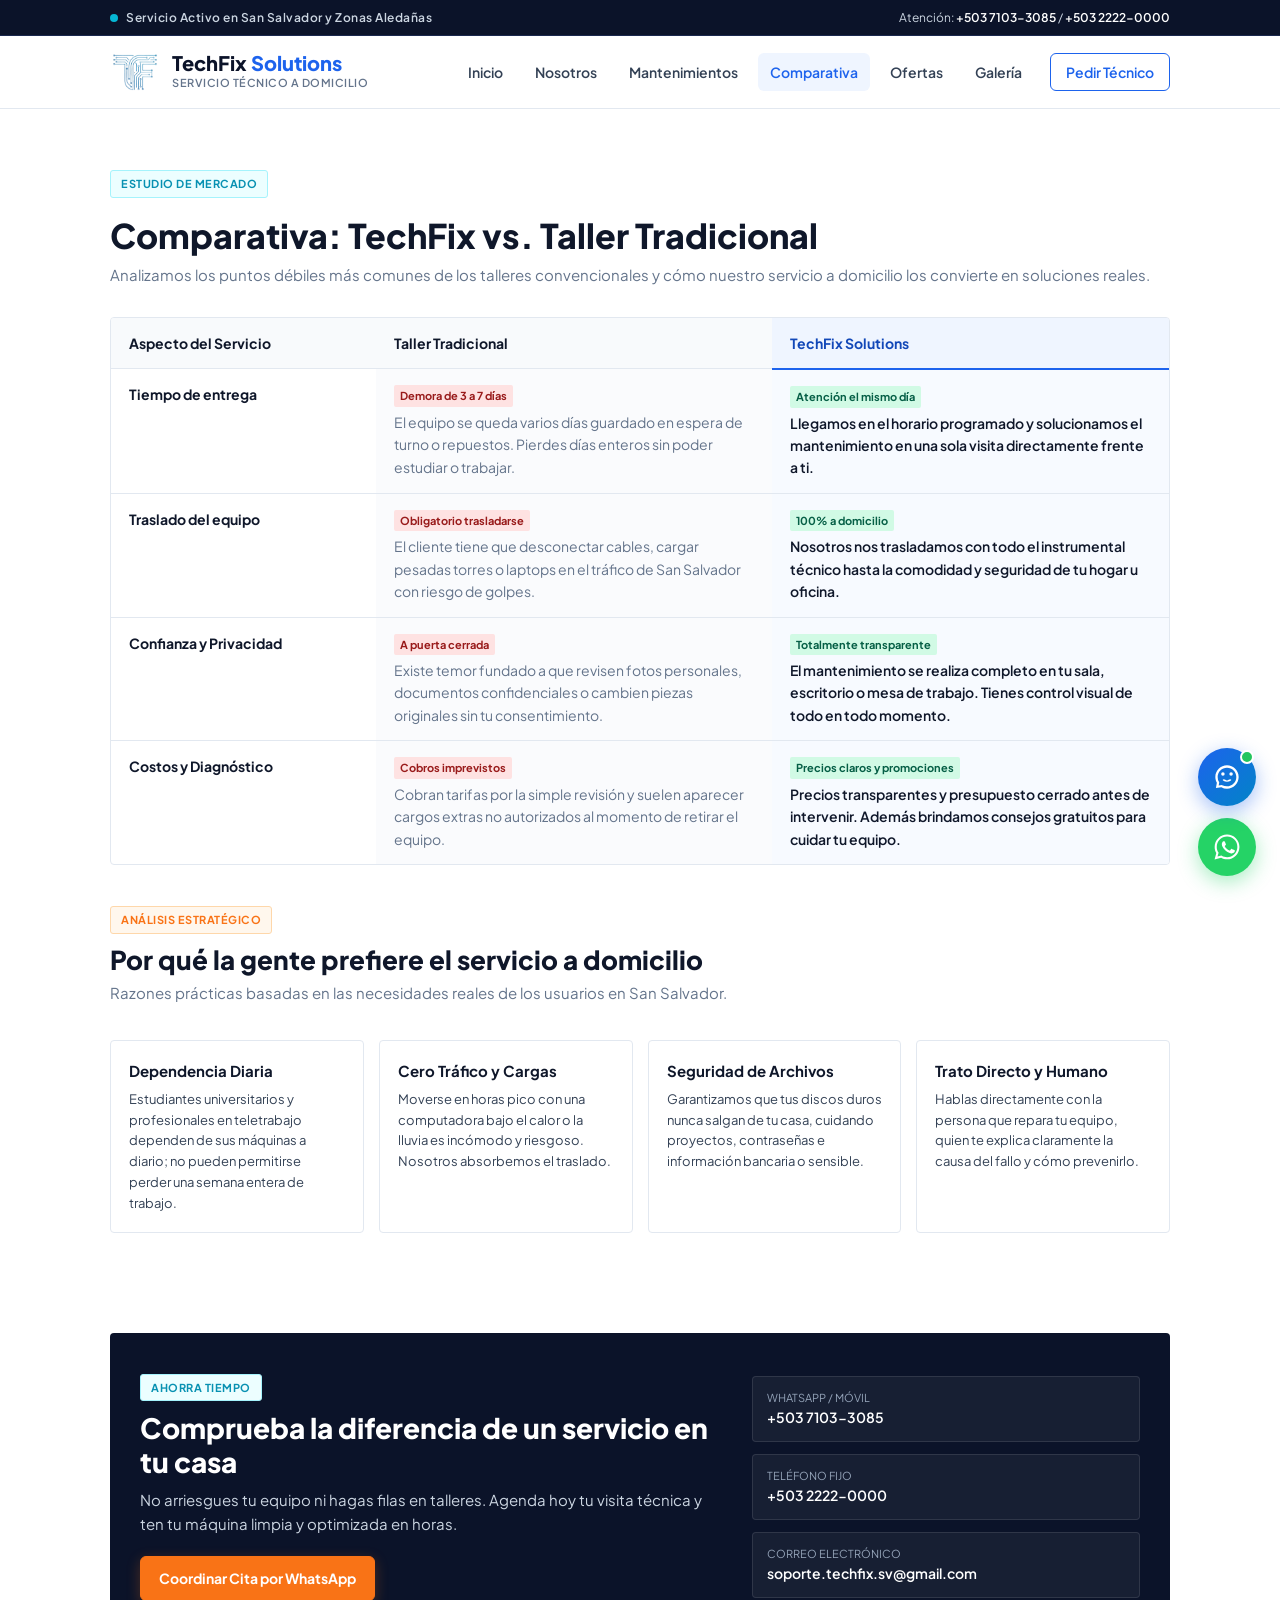
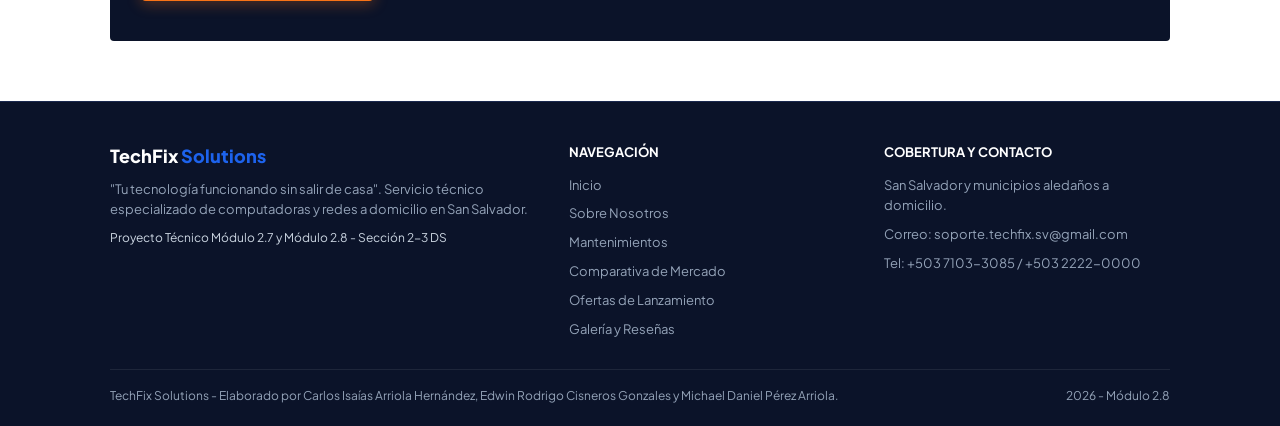
==== comparativa/index.html @ 574f469e "Actualización Se implementó la galería y sección de reseñas funcional" ====
﻿<!DOCTYPE html>
<html lang="es">
<head>
    <meta charset="UTF-8">
    <meta name="viewport" content="width=device-width, initial-scale=1.0">
    <title>Comparativa - TechFix Solutions</title>
    <link rel="stylesheet" href="../styles.css">
</head>
<body>

    <div class="barra-superior">
        <div class="barra-superior-contenedor">
            <div class="barra-estado">
                <span class="punto-activo"></span>
                <span>Servicio Activo en San Salvador y Zonas Aledañas</span>
            </div>
            <div class="barra-telefonos">
                <span>Atención: </span>
                <a href="tel:+50371033085">+503 7103-3085</a>
                <span> / </span>
                <a href="tel:+50322220000">+503 2222-0000</a>
            </div>
        </div>
    </div>

    <header class="cabecera">
        <div class="cabecera-contenedor">
            <a href="../" class="logo-zona">
                <img src="../img/logo.png" alt="Logo TechFix Solutions">
                <div class="logo-texto">
                    <span class="logo-titulo">TechFix <span>Solutions</span></span>
                    <span class="logo-subtitulo">Servicio Técnico a Domicilio</span>
                </div>
            </a>
            <!-- Botón Menú Hamburguesa Móvil -->
            <button class="menu-hamburguesa" id="menu-hamburguesa" aria-label="Abrir menú de navegación" aria-expanded="false">
                <span class="linea-hamburguesa"></span>
                <span class="linea-hamburguesa"></span>
                <span class="linea-hamburguesa"></span>
            </button>

            <nav class="navegacion" id="navegacion-menu">
                <a href="../">Inicio</a>
                <a href="../nosotros/" >Nosotros</a>
                <a href="../mantenimientos/" >Mantenimientos</a>
                <a href="../comparativa/" class="activo">Comparativa</a>
                <a href="../ofertas/" >Ofertas</a>
                <a href="../galeria/" >Galería</a>
                <a href="https://wa.me/50371033085?text=Hola%20TechFix,%20necesito%20una%20revisi%C3%B3n%20t%C3%A9cnica%20a%20domicilio." target="_blank" class="boton boton-menu">Pedir Técnico</a>
            </nav>
        </div>
    </header>

    <div class="seccion" style="padding-bottom: 20px;">
        <div class="contenedor">
            <span class="etiqueta cian">Estudio de Mercado</span>
            <h1 class="titulo-seccion" style="font-size: 34px; margin-top: 8px;">Comparativa: TechFix vs. Taller Tradicional</h1>
            <p class="subtitulo-seccion">
                Analizamos los puntos débiles más comunes de los talleres convencionales y cómo nuestro servicio a domicilio los convierte en soluciones reales.
            </p>
        </div>
    </div>

    <div class="seccion" style="padding-top: 10px;">
        <div class="contenedor">
            <div class="tabla-contenedor">
                <table class="tabla-comparativa">
                    <thead>
                        <tr>
                            <th>Aspecto del Servicio</th>
                            <th>Taller Tradicional</th>
                            <th class="col-techfix">TechFix Solutions</th>
                        </tr>
                    </thead>
                    <tbody>
                        <tr>
                            <td class="td-aspecto">Tiempo de entrega</td>
                            <td class="td-taller">
                                <span class="insignia-mala">Demora de 3 a 7 días</span>
                                <div>El equipo se queda varios días guardado en espera de turno o repuestos. Pierdes días enteros sin poder estudiar o trabajar.</div>
                            </td>
                            <td class="td-techfix">
                                <span class="insignia-buena">Atención el mismo día</span>
                                <div>Llegamos en el horario programado y solucionamos el mantenimiento en una sola visita directamente frente a ti.</div>
                            </td>
                        </tr>
                        <tr>
                            <td class="td-aspecto">Traslado del equipo</td>
                            <td class="td-taller">
                                <span class="insignia-mala">Obligatorio trasladarse</span>
                                <div>El cliente tiene que desconectar cables, cargar pesadas torres o laptops en el tráfico de San Salvador con riesgo de golpes.</div>
                            </td>
                            <td class="td-techfix">
                                <span class="insignia-buena">100% a domicilio</span>
                                <div>Nosotros nos trasladamos con todo el instrumental técnico hasta la comodidad y seguridad de tu hogar u oficina.</div>
                            </td>
                        </tr>
                        <tr>
                            <td class="td-aspecto">Confianza y Privacidad</td>
                            <td class="td-taller">
                                <span class="insignia-mala">A puerta cerrada</span>
                                <div>Existe temor fundado a que revisen fotos personales, documentos confidenciales o cambien piezas originales sin tu consentimiento.</div>
                            </td>
                            <td class="td-techfix">
                                <span class="insignia-buena">Totalmente transparente</span>
                                <div>El mantenimiento se realiza completo en tu sala, escritorio o mesa de trabajo. Tienes control visual de todo en todo momento.</div>
                            </td>
                        </tr>
                        <tr>
                            <td class="td-aspecto">Costos y Diagnóstico</td>
                            <td class="td-taller">
                                <span class="insignia-mala">Cobros imprevistos</span>
                                <div>Cobran tarifas por la simple revisión y suelen aparecer cargos extras no autorizados al momento de retirar el equipo.</div>
                            </td>
                            <td class="td-techfix">
                                <span class="insignia-buena">Precios claros y promociones</span>
                                <div>Precios transparentes y presupuesto cerrado antes de intervenir. Además brindamos consejos gratuitos para cuidar tu equipo.</div>
                            </td>
                        </tr>
                    </tbody>
                </table>
            </div>

            <div class="seccion-cabecera" style="margin-top: 40px;">
                <span class="etiqueta naranja">Análisis Estratégico</span>
                <h2 class="titulo-seccion">Por qué la gente prefiere el servicio a domicilio</h2>
                <p class="subtitulo-seccion">Razones prácticas basadas en las necesidades reales de los usuarios en San Salvador.</p>
            </div>

            <div class="valores-grid">
                <div class="tarjeta-valor">
                    <h4>Dependencia Diaria</h4>
                    <p>Estudiantes universitarios y profesionales en teletrabajo dependen de sus máquinas a diario; no pueden permitirse perder una semana entera de trabajo.</p>
                </div>
                <div class="tarjeta-valor">
                    <h4>Cero Tráfico y Cargas</h4>
                    <p>Moverse en horas pico con una computadora bajo el calor o la lluvia es incómodo y riesgoso. Nosotros absorbemos el traslado.</p>
                </div>
                <div class="tarjeta-valor">
                    <h4>Seguridad de Archivos</h4>
                    <p>Garantizamos que tus discos duros nunca salgan de tu casa, cuidando proyectos, contraseñas e información bancaria o sensible.</p>
                </div>
                <div class="tarjeta-valor">
                    <h4>Trato Directo y Humano</h4>
                    <p>Hablas directamente con la persona que repara tu equipo, quien te explica claramente la causa del fallo y cómo prevenirlo.</p>
                </div>
            </div>
        </div>
    </div>

    <div class="seccion" style="padding-top: 0;">
        <div class="contenedor">
            <div class="tarjeta-contacto">
                <div>
                    <span class="etiqueta cian">Ahorra Tiempo</span>
                    <h2>Comprueba la diferencia de un servicio en tu casa</h2>
                    <p>
                        No arriesgues tu equipo ni hagas filas en talleres. Agenda hoy tu visita técnica y ten tu máquina limpia y optimizada en horas.
                    </p>
                    <a href="https://wa.me/50371033085?text=Hola%20TechFix,%20quiero%20agendar%20una%20revisi%C3%B3n%20a%20domicilio." target="_blank" class="boton boton-naranja">
                        Coordinar Cita por WhatsApp
                    </a>
                </div>

                <div class="contacto-lista">
                    <a href="https://wa.me/50371033085" target="_blank" class="contacto-fila">
                        <div>
                            <div class="contacto-dato-titulo">WhatsApp / Móvil</div>
                            <div class="contacto-dato-valor">+503 7103-3085</div>
                        </div>
                    </a>
                    <a href="tel:+50322220000" class="contacto-fila">
                        <div>
                            <div class="contacto-dato-titulo">Teléfono Fijo</div>
                            <div class="contacto-dato-valor">+503 2222-0000</div>
                        </div>
                    </a>
                    <a href="mailto:soporte.techfix.sv@gmail.com" class="contacto-fila">
                        <div>
                            <div class="contacto-dato-titulo">Correo Electrónico</div>
                            <div class="contacto-dato-valor">soporte.techfix.sv@gmail.com</div>
                        </div>
                    </a>
                </div>
            </div>
        </div>
    </div>

    <footer class="pie-pagina">
        <div class="contenedor">
            <div class="pie-grid">
                <div class="pie-columna">
                    <h3>TechFix <span>Solutions</span></h3>
                    <p>
                        "Tu tecnología funcionando sin salir de casa". Servicio técnico especializado de computadoras y redes a domicilio en San Salvador.
                    </p>
                    <p style="margin-top: 8px; font-size: 12px; color: #cbd5e1;">
                        Proyecto Técnico Módulo 2.7 y Módulo 2.8 - Sección 2-3 DS
                    </p>
                </div>

                <div class="pie-columna">
                    <h4>Navegación</h4>
                    <ul class="pie-enlaces">
                        <li><a href="../">Inicio</a></li>
                        <li><a href="../nosotros/">Sobre Nosotros</a></li>
                        <li><a href="../mantenimientos/">Mantenimientos</a></li>
                        <li><a href="../comparativa/">Comparativa de Mercado</a></li>
                        <li><a href="../ofertas/">Ofertas de Lanzamiento</a></li>
                        <li><a href="../galeria/">Galería y Reseñas</a></li>
                    </ul>
                </div>

                <div class="pie-columna">
                    <h4>Cobertura y Contacto</h4>
                    <ul class="pie-lista">
                        <li>San Salvador y municipios aledaños a domicilio.</li>
                        <li>Correo: soporte.techfix.sv@gmail.com</li>
                        <li>Tel: +503 7103-3085 / +503 2222-0000</li>
                    </ul>
                </div>
            </div>

            <div class="pie-abajo">
                <div>TechFix Solutions - Elaborado por Carlos Isaías Arriola Hernández, Edwin Rodrigo Cisneros Gonzales y Michael Daniel Pérez Arriola.</div>
                <div>2026 - Módulo 2.8</div>
            </div>
        </div>
    </footer>

    <a href="https://wa.me/50371033085?text=Hola%20TechFix,%20quisiera%20solicitar%20una%20revisi%C3%B3n%20a%20domicilio." class="boton-flotante-wsp" target="_blank" rel="noopener noreferrer" aria-label="Contactar por WhatsApp">
        <svg viewBox="0 0 24 24">
            <path d="M12.04 2C6.58 2 2.13 6.45 2.13 11.91C2.13 13.66 2.59 15.36 3.45 16.86L2.05 22L7.3 20.62C8.75 21.41 10.38 21.83 12.04 21.83C17.5 21.83 21.95 17.38 21.95 11.92C21.95 9.27 20.92 6.78 19.05 4.91C17.18 3.03 14.69 2 12.04 2M12.05 3.67C14.25 3.67 16.31 4.53 17.87 6.09C19.42 7.65 20.28 9.72 20.28 11.92C20.28 16.46 16.58 20.15 12.04 20.15C10.56 20.15 9.11 19.76 7.85 19L7.55 18.83L4.43 19.65L5.26 16.61L5.06 16.29C4.24 15 3.8 13.47 3.8 11.91C3.81 7.37 7.5 3.67 12.05 3.67M9.53 7.33C9.33 7.33 9.03 7.41 8.78 7.68C8.54 7.94 7.86 8.58 7.86 9.87C7.86 11.16 8.8 12.41 8.93 12.59C9.07 12.77 10.74 15.34 13.3 16.44C13.91 16.7 14.39 16.86 14.76 16.98C15.37 17.17 15.93 17.15 16.37 17.08C16.87 17.01 17.88 16.47 18.09 15.88C18.3 15.29 18.3 14.79 18.23 14.68C18.17 14.58 18.02 14.52 17.75 14.39C17.48 14.26 16.17 13.61 15.93 13.52C15.68 13.44 15.5 13.39 15.32 13.66C15.14 13.93 14.63 14.52 14.47 14.71C14.32 14.89 14.17 14.92 13.9 14.79C13.63 14.65 12.78 14.38 11.76 13.47C10.97 12.76 10.43 11.89 10.28 11.63C10.13 11.36 10.26 11.22 10.4 11.08C10.52 10.96 10.67 10.77 10.81 10.61C10.95 10.44 11 10.32 11.09 10.13C11.18 9.95 11.14 9.79 11.07 9.66C11 9.53 10.49 8.27 10.28 7.76C10.08 7.27 9.87 7.33 9.71 7.33H9.53Z"/>
        </svg>
        <span class="tooltip-wsp">¿Hablamos por WhatsApp?</span>
    </a>

    <!-- Botón flotante para abrir/cerrar Asistente IA -->
    <button id="chat-toggle-btn" class="chat-toggle-btn" aria-label="Abrir chat con Asistente IA" title="Asistente TechFix IA">
        <svg viewBox="0 0 24 24">
            <path d="M12 2C6.477 2 2 6.477 2 12c0 1.821.487 3.53 1.338 5L2.5 21.5l4.636-.814A9.957 9.957 0 0012 22c5.523 0 10-4.477 10-10S17.523 2 12 2zm0 18c-1.48 0-2.88-.363-4.11-1.006l-.294-.153-2.73.479.489-2.673-.16-.298A7.95 7.95 0 014 12c0-4.411 3.589-8 8-8s8 3.589 8 8-3.589 8-8 8zm-3.5-9a1.5 1.5 0 100-3 1.5 1.5 0 000 3zm7 0a1.5 1.5 0 100-3 1.5 1.5 0 000 3zm-3.5 5c2.33 0 3.75-1.5 3.75-1.5-.22-.3-.55-.5-.95-.5-1.07 0-1.8 1-2.8 1s-1.73-1-2.8-1c-.4 0-.73.2-.95.5 0 0 1.42 1.5 3.75 1.5z"/>
        </svg>
        <span class="chat-toggle-badge"></span>
        <span class="tooltip-chat">¿Dudas? Habla con nuestra IA</span>
    </button>

    <!-- Contenedor del Chatbot -->
    <div id="chat-container" class="chat-container hidden" role="dialog" aria-labelledby="chat-titulo">
        <div class="chat-header">
            <div class="chat-header-info">
                <div class="chat-avatar-icon">
                    <svg viewBox="0 0 24 24">
                        <path d="M12 2a2 2 0 0 1 2 2c0 .74-.4 1.39-1 1.73V7h1a7 7 0 0 1 7 7h1a1 1 0 0 1 1 1v3a1 1 0 0 1-1 1h-1v1a2 2 0 0 1-2 2H5a2 2 0 0 1-2-2v-1H2a1 1 0 0 1-1-1v-3a1 1 0 0 1 1-1h1a7 7 0 0 1 7-7h1V5.73c-.6-.34-1-.99-1-1.73a2 2 0 0 1 2-2M7.5 13A2.5 2.5 0 0 0 5 15.5 2.5 2.5 0 0 0 7.5 18a2.5 2.5 0 0 0 2.5-2.5A2.5 2.5 0 0 0 7.5 13m9 0a2.5 2.5 0 0 0-2.5 2.5 2.5 2.5 0 0 0 2.5 2.5 2.5 2.5 0 0 0 2.5-2.5 2.5 2.5 0 0 0-2.5-2.5"/>
                    </svg>
                </div>
                <div class="chat-header-texto">
                    <span id="chat-titulo" class="chat-header-titulo">TechFix IA</span>
                    <span class="chat-header-estado">
                        <span class="status-dot-pulse"></span>
                        <span>Asistente en línea</span>
                    </span>
                </div>
            </div>
            <div class="chat-header-acciones">
                <button type="button" id="chat-reset-btn" class="chat-btn-icono" title="Reiniciar conversación" aria-label="Reiniciar conversación">
                    <svg viewBox="0 0 24 24">
                        <path d="M17.65 6.35A7.958 7.958 0 0 0 12 4c-4.42 0-7.99 3.58-7.99 8s3.57 8 7.99 8c3.73 0 6.84-2.55 7.73-6h-2.08A5.99 5.99 0 0 1 12 18c-3.31 0-6-2.69-6-6s2.69-6 6-6c1.66 0 3.14.69 4.22 1.78L13 11h7V4l-2.35 2.35z"/>
                    </svg>
                </button>
                <button type="button" id="chat-close-btn" class="chat-btn-icono" title="Cerrar chat" aria-label="Cerrar chat">
                    <svg viewBox="0 0 24 24">
                        <path d="M19 6.41L17.59 5 12 10.59 6.41 5 5 6.41 10.59 12 5 17.59 6.41 19 12 13.41 17.59 19 19 17.59 13.41 12z"/>
                    </svg>
                </button>
            </div>
        </div>

        <div id="chat-messages" class="chat-messages">
            <div class="chat-msg bot">
                <p><strong>¡Hola! Soy TechFix IA</strong>, tu asistente virtual a domicilio.</p>
                <p>¿En qué te puedo ayudar hoy? Puedes preguntarme sobre nuestros mantenimientos, promociones o cómo agendar una visita técnica.</p>
            </div>
            <div class="chat-suggestions" id="chat-suggestions">
                <button type="button" class="chat-chip" data-query="¿Cuáles son los tipos de mantenimiento y qué incluyen?">Mantenimientos</button>
                <button type="button" class="chat-chip" data-query="¿Qué ofertas o promociones tienen vigentes?">Ofertas y Descuentos</button>
                <button type="button" class="chat-chip" data-query="¿En qué zonas atienden a domicilio?">Cobertura a Domicilio</button>
                <button type="button" class="chat-chip" data-query="¿Cómo puedo pedir un técnico por WhatsApp?">Pedir Técnico</button>
            </div>
        </div>

        <form id="chat-form" class="chat-input-area">
            <div class="chat-form-row">
                <input type="text" id="chat-input" placeholder="Escribe tu consulta aquí..." autocomplete="off" required />
                <button type="submit" id="chat-send-btn" aria-label="Enviar mensaje" title="Enviar">
                    <svg viewBox="0 0 24 24">
                        <path d="M2.01 21L23 12 2.01 3 2 10l15 2-15 2z"/>
                    </svg>
                </button>
            </div>
            <div class="chat-footer-note">TechFix Solutions · Respuestas con IA a domicilio</div>
        </form>
    </div>

    <script src="../chat.js"></script>
</body>
</html>
---- styles.css ----
@import url('https://fonts.googleapis.com/css2?family=Plus+Jakarta+Sans:wght@400;500;600;700;800&display=swap');

:root {
    --azul-principal: #1D63ED;
    --azul-oscuro: #1248b8;
    --azul-fondo: #eff5ff;
    --cian: #06B6D4;
    --cian-fondo: #ecfeff;
    --naranja: #F97316;
    --naranja-oscuro: #ea580c;
    --naranja-fondo: #fff7ed;
    --negro-fondo: #0b1329;
    --azul-noche: #132042;
    --texto-oscuro: #0f172a;
    --texto-medio: #334155;
    --texto-suave: #64748b;
    --borde: #e2e8f0;
    --fondo-gris: #f8fafc;
    --blanco: #ffffff;
}

* {
    box-sizing: border-box;
    margin: 0;
    padding: 0;
}

body {
    font-family: 'Plus Jakarta Sans', sans-serif;
    background-color: #ffffff;
    color: var(--texto-oscuro);
    line-height: 1.6;
}

.barra-superior {
    background-color: var(--negro-fondo);
    color: #cbd5e1;
    font-size: 12px;
    padding: 8px 0;
    border-bottom: 1px solid #1a284e;
}

.barra-superior-contenedor {
    max-width: 1100px;
    margin: 0 auto;
    padding: 0 20px;
    display: flex;
    justify-content: space-between;
    align-items: center;
    gap: 15px;
    flex-wrap: wrap;
}

.barra-estado {
    display: flex;
    align-items: center;
    gap: 8px;
    font-weight: 600;
    letter-spacing: 0.5px;
}

.punto-activo {
    width: 8px;
    height: 8px;
    background-color: var(--cian);
    border-radius: 50%;
}

.barra-telefonos a {
    color: #ffffff;
    text-decoration: none;
    font-weight: 600;
}

.barra-telefonos a:hover {
    color: var(--cian);
}

.cabecera {
    background-color: var(--blanco);
    border-bottom: 1px solid var(--borde);
    position: sticky;
    top: 0;
    z-index: 100;
}

.cabecera-contenedor {
    max-width: 1100px;
    margin: 0 auto;
    padding: 15px 20px;
    display: flex;
    justify-content: space-between;
    align-items: center;
}

.logo-zona {
    display: flex;
    align-items: center;
    gap: 12px;
    text-decoration: none;
    color: inherit;
}

.logo-zona img {
    height: 42px;
    width: auto;
}

.logo-texto {
    display: flex;
    flex-direction: column;
}

.logo-titulo {
    font-size: 20px;
    font-weight: 800;
    color: var(--negro-fondo);
    line-height: 1.1;
}

.logo-titulo span {
    color: var(--azul-principal);
}

.logo-subtitulo {
    font-size: 11px;
    color: var(--texto-suave);
    font-weight: 600;
    text-transform: uppercase;
    letter-spacing: 0.5px;
}

/* Botón Hamburguesa (oculto en desktop) */
.menu-hamburguesa {
    display: none;
    background: transparent;
    border: none;
    cursor: pointer;
    padding: 8px;
    z-index: 101;
}

.linea-hamburguesa {
    display: block;
    width: 22px;
    height: 2.5px;
    background-color: var(--texto-oscuro);
    border-radius: 2px;
    transition: transform 0.3s cubic-bezier(0.16, 1, 0.3, 1), opacity 0.25s ease, background-color 0.25s ease;
}

.navegacion {
    display: flex;
    align-items: center;
    gap: 8px;
}

.navegacion a {
    color: var(--texto-medio);
    text-decoration: none;
    font-size: 14px;
    font-weight: 600;
    padding: 8px 12px;
    border-radius: 6px;
    transition: color 0.2s ease, background-color 0.2s ease;
}

.navegacion a:hover {
    color: var(--azul-principal);
    background-color: var(--fondo-gris);
}

.navegacion a.activo {
    color: var(--azul-principal);
    background-color: var(--azul-fondo);
}

.boton-menu {
    background-color: transparent !important;
    color: var(--azul-principal) !important;
    border: 1.5px solid var(--azul-principal) !important;
    font-weight: 700;
    padding: 7px 15px !important;
    border-radius: 6px;
    margin-left: 8px;
    transition: all 0.2s ease;
}

.boton-menu:hover {
    background-color: var(--azul-principal) !important;
    color: var(--blanco) !important;
    transform: translateY(-1px);
    box-shadow: 0 4px 12px rgba(29, 99, 237, 0.25);
}

.contenedor {
    max-width: 1100px;
    margin: 0 auto;
    padding: 0 20px;
}

.seccion {
    padding: 60px 0;
}

.seccion-gris {
    background-color: var(--fondo-gris);
    border-top: 1px solid var(--borde);
    border-bottom: 1px solid var(--borde);
}

.seccion-cabecera {
    margin-bottom: 35px;
}

.seccion-cabecera.centrada {
    text-align: center;
    max-width: 650px;
    margin-left: auto;
    margin-right: auto;
}

.etiqueta {
    display: inline-block;
    font-size: 11px;
    font-weight: 700;
    text-transform: uppercase;
    letter-spacing: 0.5px;
    color: var(--azul-principal);
    background-color: var(--azul-fondo);
    border: 1px solid #bfdbfe;
    padding: 4px 10px;
    border-radius: 3px;
    margin-bottom: 10px;
}

.etiqueta.naranja {
    color: var(--naranja);
    background-color: var(--naranja-fondo);
    border-color: #fed7aa;
}

.etiqueta.cian {
    color: #0891b2;
    background-color: var(--cian-fondo);
    border-color: #a5f3fc;
}

.titulo-seccion {
    font-size: 26px;
    font-weight: 800;
    color: var(--texto-oscuro);
    line-height: 1.2;
}

.subtitulo-seccion {
    font-size: 15px;
    color: var(--texto-suave);
    margin-top: 6px;
}

.boton {
    display: inline-flex;
    align-items: center;
    justify-content: center;
    gap: 8px;
    font-size: 14px;
    font-weight: 700;
    text-decoration: none;
    padding: 10px 18px;
    border-radius: 6px;
    cursor: pointer;
    border: 1px solid transparent;
    transition: all 0.2s ease;
}

.boton-naranja {
    background-color: var(--naranja);
    color: var(--blanco);
    border: 1.5px solid var(--naranja);
    box-shadow: 0 4px 14px rgba(249, 115, 22, 0.28);
}

.boton-naranja:hover {
    background-color: var(--naranja-oscuro);
    border-color: var(--naranja-oscuro);
    transform: translateY(-1px);
    box-shadow: 0 6px 18px rgba(249, 115, 22, 0.4);
}

.boton-borde {
    background-color: var(--blanco);
    color: var(--texto-oscuro);
    border: 1.5px solid #94a3b8;
    box-shadow: 0 1px 3px rgba(15, 23, 42, 0.05);
}

.boton-borde:hover {
    background-color: #f8fafc;
    border-color: var(--azul-principal);
    color: var(--azul-principal);
    transform: translateY(-1px);
    box-shadow: 0 4px 12px rgba(15, 23, 42, 0.08);
}

.boton-azul {
    background-color: var(--azul-principal);
    color: var(--blanco);
    border-color: var(--azul-principal);
}

.boton-azul:hover {
    background-color: var(--azul-oscuro);
}

.portada {
    padding: 48px 0;
    background: linear-gradient(180deg, #ffffff 0%, #f8fafc 100%);
    border-bottom: 1px solid var(--borde);
}

.portada-grid {
    display: grid;
    grid-template-columns: 1.15fr 0.85fr;
    gap: 40px;
    align-items: center;
}

.portada-texto h1 {
    font-size: 38px;
    font-weight: 800;
    color: var(--negro-fondo);
    line-height: 1.2;
    margin: 10px 0 16px 0;
}

.portada-texto h1 span {
    color: var(--azul-principal);
}

.portada-texto p {
    font-size: 16px;
    color: var(--texto-medio);
    margin-bottom: 24px;
}

.grupo-botones {
    display: flex;
    gap: 12px;
    flex-wrap: wrap;
    margin-bottom: 24px;
}

.puntos-clave {
    display: flex;
    gap: 18px;
    flex-wrap: wrap;
    border-top: 1px solid var(--borde);
    padding-top: 18px;
}

.punto-item {
    font-size: 13px;
    font-weight: 600;
    color: var(--texto-medio);
    display: flex;
    align-items: center;
    gap: 6px;
}

.punto-item span.icono-check {
    color: #059669;
    font-weight: 800;
}

.portada-visual {
    display: flex;
    flex-direction: column;
    gap: 16px;
}

.hero-imagen-card {
    position: relative;
    border-radius: 12px;
    overflow: hidden;
    border: 1px solid var(--borde);
    box-shadow: 0 10px 25px -5px rgba(15, 23, 42, 0.1);
    background-color: var(--negro-fondo);
    line-height: 0;
}

.hero-imagen {
    width: 100%;
    height: 210px;
    object-fit: cover;
    object-position: center 25%;
    display: block;
    transition: transform 0.3s ease;
}

.hero-imagen-card:hover .hero-imagen {
    transform: scale(1.02);
}

.hero-imagen-badge {
    position: absolute;
    bottom: 12px;
    left: 12px;
    background: rgba(11, 19, 41, 0.88);
    backdrop-filter: blur(8px);
    -webkit-backdrop-filter: blur(8px);
    border: 1px solid rgba(255, 255, 255, 0.18);
    color: #ffffff;
    font-size: 11px;
    font-weight: 700;
    padding: 6px 12px;
    border-radius: 20px;
    display: inline-flex;
    align-items: center;
    gap: 8px;
    line-height: 1.2;
}

.hero-imagen-badge .punto-verde {
    width: 8px;
    height: 8px;
    background-color: #10b981;
    border-radius: 50%;
    box-shadow: 0 0 8px #10b981;
}

.ficha-servicio {
    background: linear-gradient(160deg, #132042 0%, #0b1329 100%);
    color: var(--blanco);
    border-radius: 12px;
    border: 1px solid rgba(255, 255, 255, 0.12);
    box-shadow: 0 16px 36px -10px rgba(11, 19, 41, 0.35);
    overflow: hidden;
}

.ficha-cabecera {
    background: rgba(255, 255, 255, 0.04);
    padding: 12px 18px;
    display: flex;
    justify-content: space-between;
    align-items: center;
    font-size: 12px;
    font-weight: 700;
    border-bottom: 1px solid rgba(255, 255, 255, 0.08);
}

.ficha-cabecera-titulo {
    display: flex;
    align-items: center;
    gap: 8px;
    letter-spacing: 0.3px;
    color: var(--blanco);
}

.ficha-cabecera-titulo svg {
    color: var(--cian);
    flex-shrink: 0;
}

.ficha-cabecera span.codigo {
    color: var(--cian);
    font-size: 11px;
    background: rgba(6, 182, 212, 0.12);
    border: 1px solid rgba(6, 182, 212, 0.3);
    padding: 3px 8px;
    border-radius: 4px;
    font-weight: 700;
}

.ficha-cuerpo {
    padding: 6px 18px;
}

.ficha-fila {
    display: flex;
    justify-content: space-between;
    align-items: center;
    padding: 10px 0;
    border-bottom: 1px solid rgba(255, 255, 255, 0.07);
    font-size: 13px;
    gap: 12px;
}

.ficha-fila:last-child {
    border-bottom: none;
}

.ficha-etiqueta-grupo {
    display: flex;
    align-items: center;
    gap: 10px;
    flex-shrink: 0;
}

.ficha-icono {
    display: flex;
    align-items: center;
    justify-content: center;
    width: 26px;
    height: 26px;
    border-radius: 6px;
    background: rgba(255, 255, 255, 0.06);
    color: var(--cian);
    flex-shrink: 0;
}

.ficha-icono.naranja {
    color: var(--naranja);
    background: rgba(249, 115, 22, 0.12);
}

.ficha-icono.verde {
    color: #10b981;
    background: rgba(16, 185, 129, 0.12);
}

.ficha-etiqueta {
    color: #cbd5e1;
    font-size: 12px;
    font-weight: 500;
}

.ficha-valor {
    color: var(--blanco);
    font-weight: 600;
    text-align: right;
    font-size: 13px;
}

.ficha-valor.destacado-cian {
    color: var(--cian);
    font-weight: 700;
}

.ficha-valor.destacado-naranja {
    color: #fb923c;
    font-weight: 700;
}

.ficha-pie {
    padding: 11px 18px;
    background-color: rgba(29, 99, 237, 0.1);
    border-top: 1px solid rgba(255, 255, 255, 0.08);
    font-size: 12px;
    color: #cbd5e1;
    display: flex;
    align-items: center;
    gap: 8px;
}

.ficha-pie svg {
    color: #10b981;
    flex-shrink: 0;
}

.tira-ventajas {
    background-color: var(--fondo-gris);
    border-bottom: 1px solid var(--borde);
    padding: 36px 0;
}

.ventajas-grid {
    display: grid;
    grid-template-columns: repeat(4, 1fr);
    gap: 18px;
}

.ventaja-item {
    background-color: var(--blanco);
    border: 1px solid var(--borde);
    border-radius: 10px;
    padding: 22px 20px;
    box-shadow: 0 2px 8px rgba(15, 23, 42, 0.04);
    display: flex;
    flex-direction: column;
    transition: transform 0.2s ease, box-shadow 0.2s ease, border-color 0.2s ease;
}

.ventaja-item:hover {
    transform: translateY(-3px);
    box-shadow: 0 10px 22px -5px rgba(15, 23, 42, 0.09);
    border-color: #cbd5e1;
}

.ventaja-icono-wrap {
    display: flex;
    align-items: center;
    gap: 10px;
    margin-bottom: 12px;
}

.ventaja-icono-wrap svg {
    color: var(--azul-principal);
    background: var(--azul-fondo);
    padding: 6px;
    width: 32px;
    height: 32px;
    border-radius: 8px;
    flex-shrink: 0;
}

.ventaja-numero {
    font-size: 12px;
    font-weight: 800;
    color: var(--azul-principal);
    text-transform: uppercase;
    letter-spacing: 0.5px;
}

.ventaja-titulo {
    font-size: 16px;
    font-weight: 700;
    color: var(--texto-oscuro);
    margin-bottom: 6px;
}

.ventaja-desc {
    font-size: 13px;
    color: var(--texto-suave);
    line-height: 1.5;
}

.servicios-grid {
    display: grid;
    grid-template-columns: repeat(3, 1fr);
    gap: 20px;
}

.tarjeta-servicio {
    background-color: var(--blanco);
    border: 1px solid var(--borde);
    border-radius: 4px;
    padding: 24px;
    display: flex;
    flex-direction: column;
}

.tarjeta-servicio:hover {
    border-color: var(--azul-principal);
}

.servicio-numero {
    font-size: 11px;
    font-weight: 700;
    color: var(--texto-suave);
    margin-bottom: 8px;
}

.tarjeta-servicio h3 {
    font-size: 18px;
    font-weight: 700;
    color: var(--texto-oscuro);
    margin-bottom: 8px;
}

.servicio-texto {
    font-size: 14px;
    color: var(--texto-medio);
    margin-bottom: 18px;
}

.servicio-lista {
    list-style: none;
    margin-top: auto;
    border-top: 1px solid var(--borde);
    padding-top: 14px;
    display: flex;
    flex-direction: column;
    gap: 10px;
}

.servicio-lista li {
    font-size: 13px;
    color: var(--texto-medio);
    display: flex;
    gap: 8px;
    line-height: 1.4;
}

.servicio-lista li span.icono {
    color: var(--azul-principal);
    font-weight: bold;
}

.tabla-contenedor {
    background-color: var(--blanco);
    border: 1px solid var(--borde);
    border-radius: 4px;
    overflow-x: auto;
}

.tabla-comparativa {
    width: 100%;
    border-collapse: collapse;
    font-size: 14px;
}

.tabla-comparativa th {
    background-color: var(--fondo-gris);
    padding: 14px 18px;
    font-weight: 700;
    color: var(--texto-oscuro);
    border-bottom: 1px solid var(--borde);
    text-align: left;
}

.tabla-comparativa th.col-techfix {
    background-color: var(--azul-fondo);
    color: var(--azul-oscuro);
    border-bottom: 2px solid var(--azul-principal);
}

.tabla-comparativa td {
    padding: 14px 18px;
    border-bottom: 1px solid var(--borde);
    vertical-align: top;
}

.tabla-comparativa tr:last-child td {
    border-bottom: none;
}

.td-aspecto {
    font-weight: 700;
    color: var(--texto-oscuro);
    width: 25%;
}

.td-taller {
    color: var(--texto-suave);
    width: 37.5%;
    background-color: #fafbfd;
}

.td-techfix {
    color: var(--texto-oscuro);
    font-weight: 600;
    width: 37.5%;
    background-color: #f7faff;
}

.insignia-mala {
    display: inline-block;
    font-size: 11px;
    font-weight: 700;
    color: #991b1b;
    background-color: #fee2e2;
    padding: 2px 6px;
    border-radius: 2px;
    margin-bottom: 4px;
}

.insignia-buena {
    display: inline-block;
    font-size: 11px;
    font-weight: 700;
    color: #065f46;
    background-color: #d1fae5;
    padding: 2px 6px;
    border-radius: 2px;
    margin-bottom: 4px;
}

.ofertas-grid {
    display: grid;
    grid-template-columns: repeat(3, 1fr);
    gap: 20px;
}

.tarjeta-oferta {
    background-color: var(--blanco);
    border: 1px solid var(--borde);
    border-radius: 4px;
    padding: 24px;
    display: flex;
    flex-direction: column;
}

.tarjeta-oferta.destacada {
    border-color: var(--azul-principal);
    border-width: 2px;
}

.oferta-tipo {
    font-size: 11px;
    font-weight: 700;
    color: var(--texto-suave);
    text-transform: uppercase;
    margin-bottom: 6px;
}

.oferta-valor {
    font-size: 30px;
    font-weight: 800;
    color: var(--azul-principal);
    line-height: 1;
    margin-bottom: 8px;
}

.tarjeta-oferta:nth-child(2) .oferta-valor {
    color: #0891b2;
}

.tarjeta-oferta:nth-child(3) .oferta-valor {
    color: var(--naranja);
}

.oferta-titulo {
    font-size: 16px;
    font-weight: 700;
    color: var(--texto-oscuro);
    margin-bottom: 8px;
}

.oferta-desc {
    font-size: 13px;
    color: var(--texto-medio);
    line-height: 1.5;
    margin-bottom: 16px;
}

.oferta-nota {
    margin-top: auto;
    font-size: 11px;
    color: var(--texto-suave);
    border-top: 1px solid var(--borde);
    padding-top: 10px;
}

.tarjeta-contacto {
    background-color: var(--negro-fondo);
    color: var(--blanco);
    border-radius: 4px;
    padding: 40px 30px;
    display: grid;
    grid-template-columns: 1.2fr 0.8fr;
    gap: 30px;
    align-items: center;
}

.tarjeta-contacto h2 {
    font-size: 28px;
    font-weight: 800;
    line-height: 1.2;
    margin-bottom: 10px;
}

.tarjeta-contacto p {
    font-size: 15px;
    color: #cbd5e1;
    margin-bottom: 20px;
}

.contacto-lista {
    display: flex;
    flex-direction: column;
    gap: 12px;
}

.contacto-fila {
    display: flex;
    align-items: center;
    gap: 12px;
    padding: 12px 14px;
    background-color: rgba(255, 255, 255, 0.05);
    border: 1px solid rgba(255, 255, 255, 0.1);
    border-radius: 4px;
    color: var(--blanco);
    text-decoration: none;
}

.contacto-fila:hover {
    border-color: var(--cian);
    background-color: rgba(255, 255, 255, 0.08);
}

.contacto-dato-titulo {
    font-size: 11px;
    color: #94a3b8;
    text-transform: uppercase;
}

.contacto-dato-valor {
    font-size: 14px;
    font-weight: 600;
}

.bloque-historia {
    background-color: var(--blanco);
    border: 1px solid var(--borde);
    border-radius: 4px;
    padding: 28px;
    margin-bottom: 30px;
}

.bloque-historia p {
    font-size: 15px;
    color: var(--texto-medio);
    margin-bottom: 14px;
}

.bloque-historia p:last-child {
    margin-bottom: 0;
}

.mision-vision-grid {
    display: grid;
    grid-template-columns: 1fr 1fr;
    gap: 20px;
    margin-bottom: 35px;
}

.tarjeta-mv {
    background-color: var(--blanco);
    border: 1px solid var(--borde);
    border-radius: 4px;
    padding: 24px;
}

.tarjeta-mv.mision {
    border-top: 3px solid var(--azul-principal);
}

.tarjeta-mv.vision {
    border-top: 3px solid var(--cian);
}

.tarjeta-mv h3 {
    font-size: 18px;
    font-weight: 700;
    margin-bottom: 8px;
}

.tarjeta-mv p {
    font-size: 14px;
    color: var(--texto-medio);
}

.valores-grid {
    display: grid;
    grid-template-columns: repeat(4, 1fr);
    gap: 15px;
    margin-bottom: 40px;
}

.tarjeta-valor {
    background-color: var(--blanco);
    border: 1px solid var(--borde);
    border-radius: 4px;
    padding: 18px;
}

.tarjeta-valor h4 {
    font-size: 15px;
    font-weight: 700;
    color: var(--texto-oscuro);
    margin-bottom: 6px;
}

.tarjeta-valor p {
    font-size: 13px;
    color: var(--texto-medio);
}


.herramientas-grid {
    display: grid;
    grid-template-columns: repeat(3, 1fr);
    gap: 15px;
}

.tarjeta-herramienta {
    background-color: var(--blanco);
    border: 1px solid var(--borde);
    border-radius: 4px;
    padding: 18px;
}

.tarjeta-herramienta h4 {
    font-size: 14px;
    font-weight: 700;
    color: var(--texto-oscuro);
    margin-bottom: 6px;
}

.tarjeta-herramienta p {
    font-size: 13px;
    color: var(--texto-medio);
}

/* Foto del Equipo (Nosotros) */
.contenedor-foto-equipo {
    width: 100%;
    max-width: 760px;
    margin: 40px auto 10px auto;
    display: flex;
    justify-content: center;
    align-items: center;
}

.foto-equipo {
    width: 100%;
    max-width: 100%;
    height: auto;
    display: block;
    border-radius: 12px;
    box-shadow: 0 10px 28px rgba(11, 19, 41, 0.1);
    border: 1px solid var(--borde);
    object-fit: cover;
}

/* Acordeón de Preguntas Frecuentes (FAQ) */
.faq-contenedor {
    max-width: 820px;
    margin: 30px auto 10px auto;
    display: flex;
    flex-direction: column;
    gap: 12px;
}

.faq-item {
    background-color: var(--blanco);
    border: 1px solid var(--borde);
    border-radius: 12px;
    overflow: hidden;
    transition: border-color 0.25s ease, box-shadow 0.25s ease;
}

.faq-item:hover {
    border-color: #cbd5e1;
    box-shadow: 0 4px 15px rgba(0, 0, 0, 0.04);
}

.faq-item.activo {
    border-color: var(--azul-principal);
    box-shadow: 0 6px 20px rgba(29, 99, 237, 0.08);
}

.faq-pregunta {
    width: 100%;
    display: flex;
    justify-content: space-between;
    align-items: center;
    gap: 16px;
    padding: 18px 22px;
    background: transparent;
    border: none;
    text-align: left;
    font-family: inherit;
    font-size: 15px;
    font-weight: 700;
    color: var(--texto-oscuro);
    cursor: pointer;
    transition: color 0.2s ease, background-color 0.2s ease;
}

.faq-item.activo .faq-pregunta {
    color: var(--azul-principal);
    background-color: var(--azul-fondo);
}

.faq-icono {
    width: 22px;
    height: 22px;
    fill: var(--texto-suave);
    flex-shrink: 0;
    transition: transform 0.3s cubic-bezier(0.16, 1, 0.3, 1), fill 0.2s ease;
}

.faq-item.activo .faq-icono {
    transform: rotate(180deg);
    fill: var(--azul-principal);
}

.faq-respuesta {
    max-height: 0;
    overflow: hidden;
    transition: max-height 0.35s cubic-bezier(0.16, 1, 0.3, 1), padding 0.3s ease;
    padding: 0 22px;
    background-color: #ffffff;
}

.faq-item.activo .faq-respuesta {
    max-height: 250px;
    padding: 12px 22px 20px 22px;
}

.faq-respuesta p {
    font-size: 14px;
    color: var(--texto-medio);
    line-height: 1.6;
}

.pie-pagina {
    background-color: var(--negro-fondo);
    color: #94a3b8;
    padding: 40px 0 20px 0;
    font-size: 13px;
    border-top: 1px solid #1a284e;
}

.pie-grid {
    display: grid;
    grid-template-columns: 1.5fr 1fr 1fr;
    gap: 30px;
    margin-bottom: 30px;
}

.pie-columna h3 {
    color: var(--blanco);
    font-size: 18px;
    font-weight: 800;
    margin-bottom: 8px;
}

.pie-columna h3 span {
    color: var(--azul-principal);
}

.pie-columna h4 {
    color: var(--blanco);
    font-size: 13px;
    font-weight: 700;
    text-transform: uppercase;
    margin-bottom: 12px;
}

.pie-enlaces {
    list-style: none;
    display: flex;
    flex-direction: column;
    gap: 8px;
}

.pie-enlaces a {
    color: #94a3b8;
    text-decoration: none;
}

.pie-enlaces a:hover {
    color: var(--cian);
}

.pie-lista {
    list-style: none;
    display: flex;
    flex-direction: column;
    gap: 8px;
}

.pie-abajo {
    border-top: 1px solid rgba(255, 255, 255, 0.08);
    padding-top: 16px;
    display: flex;
    justify-content: space-between;
    flex-wrap: wrap;
    gap: 10px;
    font-size: 12px;
}

.boton-flotante-wsp {
    position: fixed;
    bottom: 24px;
    right: 24px;
    width: 58px;
    height: 58px;
    background-color: #25D366;
    color: #ffffff !important;
    border-radius: 50%;
    display: flex;
    align-items: center;
    justify-content: center;
    box-shadow: 0 6px 20px rgba(37, 211, 102, 0.4);
    z-index: 999;
    text-decoration: none;
    transition: transform 0.25s ease, box-shadow 0.25s ease;
}

.boton-flotante-wsp:hover {
    transform: scale(1.08) translateY(-2px);
    box-shadow: 0 10px 25px rgba(37, 211, 102, 0.55);
    color: #ffffff !important;
}

.boton-flotante-wsp svg {
    width: 30px;
    height: 30px;
    fill: currentColor;
}

.boton-flotante-wsp .tooltip-wsp {
    position: absolute;
    right: 68px;
    background-color: var(--negro-fondo);
    color: #ffffff;
    padding: 6px 12px;
    border-radius: 6px;
    font-size: 12px;
    font-weight: 600;
    white-space: nowrap;
    opacity: 0;
    pointer-events: none;
    transform: translateX(10px);
    transition: opacity 0.2s ease, transform 0.2s ease;
    box-shadow: 0 4px 12px rgba(0, 0, 0, 0.15);
}

.boton-flotante-wsp:hover .tooltip-wsp {
    opacity: 1;
    transform: translateX(0);
}

/* ==========================================================================
   ADAPTABILIDAD RESPONSIVE GLOBAL (TABLETS Y MÓVILES)
   ========================================================================== */

/* Prevenir cualquier desborde horizontal indeseado */
html, body {
    overflow-x: hidden;
    max-width: 100vw;
}

img {
    max-width: 100%;
    height: auto;
}

@media (max-width: 850px) {
    .cabecera {
        position: sticky;
        top: 0;
        z-index: 1000;
    }

    .cabecera-contenedor {
        display: flex;
        justify-content: space-between;
        align-items: center;
        padding: 12px 18px;
        position: relative;
    }

    /* Mostrar botón hamburguesa en tablets y móviles */
    .menu-hamburguesa {
        display: flex;
        flex-direction: column;
        justify-content: center;
        align-items: center;
        gap: 5px;
        width: 42px;
        height: 42px;
        border-radius: 10px;
        background-color: var(--fondo-gris);
        border: 1.5px solid var(--borde);
        cursor: pointer;
        transition: all 0.2s ease;
    }

    .menu-hamburguesa:hover {
        background-color: var(--azul-fondo);
        border-color: #bfdbfe;
    }

    /* Animación de 3 líneas a X */
    .menu-hamburguesa.activo .linea-hamburguesa:nth-child(1) {
        transform: translateY(7.5px) rotate(45deg);
        background-color: var(--azul-principal);
    }

    .menu-hamburguesa.activo .linea-hamburguesa:nth-child(2) {
        opacity: 0;
        transform: scaleX(0);
    }

    .menu-hamburguesa.activo .linea-hamburguesa:nth-child(3) {
        transform: translateY(-7.5px) rotate(-45deg);
        background-color: var(--azul-principal);
    }

    /* Menú desplegable móvil elegante */
    .navegacion {
        position: absolute;
        top: 100%;
        left: 0;
        width: 100%;
        background-color: #ffffff;
        border-bottom: 3px solid var(--azul-principal);
        box-shadow: 0 20px 35px -5px rgba(11, 19, 41, 0.16);
        display: flex;
        flex-direction: column;
        padding: 14px 18px 20px 18px;
        gap: 8px;
        opacity: 0;
        visibility: hidden;
        pointer-events: none;
        transform: translateY(-12px);
        transition: opacity 0.25s ease, transform 0.25s cubic-bezier(0.16, 1, 0.3, 1), visibility 0.25s;
        z-index: 999;
    }

    .navegacion.abierto {
        opacity: 1;
        visibility: visible;
        pointer-events: auto;
        transform: translateY(0);
    }

    .navegacion a {
        display: flex;
        align-items: center;
        justify-content: space-between;
        font-size: 14.5px;
        font-weight: 600;
        padding: 11px 16px;
        border-radius: 8px;
        background-color: var(--fondo-gris);
        border: 1px solid var(--borde);
        color: var(--texto-oscuro);
        transition: all 0.15s ease;
    }

    .navegacion a:hover {
        background-color: var(--azul-fondo);
        color: var(--azul-principal);
        border-color: #bfdbfe;
    }

    .navegacion a.activo {
        background-color: var(--azul-principal);
        color: #ffffff !important;
        border-color: var(--azul-principal);
        font-weight: 700;
    }

    .boton-menu {
        margin-left: 0 !important;
        margin-top: 6px;
        background-color: var(--naranja) !important;
        color: #ffffff !important;
        border: none !important;
        justify-content: center !important;
        text-align: center !important;
        font-size: 15px !important;
        font-weight: 700;
        padding: 13px 18px !important;
        border-radius: 8px !important;
        box-shadow: 0 4px 14px rgba(249, 115, 22, 0.28);
    }

    .boton-menu:hover {
        background-color: var(--naranja-oscuro) !important;
    }

    .portada-grid {
        grid-template-columns: 1fr;
        gap: 32px;
    }

    .ventajas-grid {
        grid-template-columns: repeat(2, 1fr);
        gap: 16px;
    }

    .servicios-grid,
    .ofertas-grid,
    .herramientas-grid,
    .pie-grid {
        grid-template-columns: 1fr;
        gap: 20px;
    }

    .valores-grid,
    .mision-vision-grid {
        grid-template-columns: 1fr;
        gap: 16px;
    }

    .tarjeta-contacto {
        grid-template-columns: 1fr;
        padding: 30px 24px;
        gap: 24px;
    }
}

@media (max-width: 600px) {
    /* Barra superior compacta y centrada */
    .barra-superior {
        padding: 6px 0;
        font-size: 11px;
    }

    .barra-superior-contenedor {
        flex-direction: column;
        justify-content: center;
        align-items: center;
        text-align: center;
        gap: 4px;
        padding: 0 12px;
    }

    .barra-estado {
        justify-content: center;
        font-size: 11px;
    }

    .barra-telefonos {
        font-size: 11px;
    }

    .cabecera-contenedor {
        padding: 10px 14px;
    }

    .logo-zona img {
        height: 36px;
    }

    .logo-titulo {
        font-size: 18px;
    }

    /* Portada y Hero */
    .portada {
        padding: 28px 0;
    }

    .portada-texto h1 {
        font-size: 26px;
        line-height: 1.25;
        margin: 8px 0 12px 0;
    }

    .portada-texto p {
        font-size: 14.5px;
        margin-bottom: 20px;
    }

    .grupo-botones {
        flex-direction: column;
        gap: 10px;
        width: 100%;
        margin-bottom: 20px;
    }

    .grupo-botones .boton {
        width: 100%;
        text-align: center;
        justify-content: center;
        padding: 12px 16px;
        font-size: 14px;
    }

    .puntos-clave {
        flex-direction: column;
        gap: 8px;
        align-items: flex-start;
        padding-top: 14px;
    }

    .hero-imagen {
        height: 190px;
    }

    /* Ficha de Servicio Rápido sin desbordes de texto */
    .ficha-cuerpo {
        padding: 6px 14px;
    }

    .ficha-fila {
        flex-direction: column;
        align-items: flex-start;
        gap: 4px;
        padding: 8px 0;
    }

    .ficha-valor {
        text-align: left;
        padding-left: 36px;
        font-size: 12.5px;
    }

    /* Secciones, títulos y contenedores */
    .seccion {
        padding: 36px 0;
    }

    .contenedor {
        padding: 0 16px;
    }

    .titulo-seccion {
        font-size: 22px;
    }

    .subtitulo-seccion {
        font-size: 13.5px;
    }

    .ventajas-grid {
        grid-template-columns: 1fr;
        gap: 12px;
    }

    .bloque-historia {
        padding: 20px 16px;
        margin-top: 24px !important;
    }

    /* Tabla comparativa optimizada para scroll táctil */
    .tabla-contenedor {
        border-radius: 8px;
        -webkit-overflow-scrolling: touch;
        margin-top: 10px;
    }

    .tabla-comparativa {
        min-width: 560px;
        font-size: 12.5px;
    }

    .tabla-comparativa th,
    .tabla-comparativa td {
        padding: 10px 12px;
    }

    /* Tarjeta de contacto en móviles */
    .tarjeta-contacto {
        padding: 24px 16px;
        gap: 20px;
    }

    .tarjeta-contacto h2 {
        font-size: 20px;
    }

    .contenedor-foto-equipo {
        margin: 25px auto 5px auto;
    }

    .foto-equipo {
        border-radius: 10px;
    }

    /* Pie de página con espacio inferior para no tapar contenido */
    .pie-pagina {
        padding: 40px 0 95px 0;
    }

    .pie-abajo {
        flex-direction: column;
        gap: 6px;
        text-align: center;
        font-size: 11px;
    }

    /* Botón flotante WhatsApp */
    .boton-flotante-wsp {
        bottom: 16px;
        right: 16px;
        width: 50px;
        height: 50px;
    }

    .boton-flotante-wsp svg {
        width: 25px;
        height: 25px;
    }

    .boton-flotante-wsp .tooltip-wsp {
        display: none;
    }

    /* Botón flotante Asistente IA */
    .chat-toggle-btn {
        bottom: 74px;
        right: 16px;
        width: 50px;
        height: 50px;
    }

    .chat-toggle-btn svg {
        width: 24px;
        height: 24px;
    }

    .chat-toggle-btn .tooltip-chat {
        display: none;
    }

    /* Modal del Chat tipo Bottom-Sheet fluido en móviles */
    .chat-container {
        bottom: 0;
        right: 0;
        width: 100vw;
        max-width: 100vw;
        height: 86vh;
        max-height: 86vh;
        border-radius: 20px 20px 0 0;
        border-bottom: none;
        z-index: 100000;
    }

    .chat-messages {
        padding: 14px 12px;
    }

    .chat-msg {
        max-width: 90%;
        font-size: 13px;
    }
}

/* ==========================================================================
   WIDGET CHATBOT IA - TECHFIX SOLUTIONS
   ========================================================================== */

/* Botón flotante para abrir el chat */
.chat-toggle-btn {
    position: fixed;
    bottom: 94px;
    right: 24px;
    width: 58px;
    height: 58px;
    border-radius: 50%;
    background: linear-gradient(135deg, var(--azul-principal) 0%, #0284c7 100%);
    color: #ffffff;
    border: none;
    cursor: pointer;
    box-shadow: 0 6px 20px rgba(29, 99, 237, 0.4);
    display: flex;
    align-items: center;
    justify-content: center;
    z-index: 999;
    transition: transform 0.25s ease, box-shadow 0.25s ease;
}

.chat-toggle-btn:hover {
    transform: scale(1.08) translateY(-2px);
    box-shadow: 0 10px 25px rgba(29, 99, 237, 0.55);
}

.chat-toggle-btn svg {
    width: 28px;
    height: 28px;
    fill: currentColor;
}

.chat-toggle-btn .tooltip-chat {
    position: absolute;
    right: 68px;
    background-color: var(--negro-fondo);
    color: #ffffff;
    padding: 6px 12px;
    border-radius: 6px;
    font-size: 12px;
    font-weight: 600;
    white-space: nowrap;
    opacity: 0;
    pointer-events: none;
    transform: translateX(10px);
    transition: opacity 0.2s ease, transform 0.2s ease;
    box-shadow: 0 4px 12px rgba(0, 0, 0, 0.15);
}

.chat-toggle-btn:hover .tooltip-chat {
    opacity: 1;
    transform: translateX(0);
}

.chat-toggle-badge {
    position: absolute;
    top: 2px;
    right: 2px;
    width: 14px;
    height: 14px;
    background-color: #22c55e;
    border: 2px solid #ffffff;
    border-radius: 50%;
}

/* Backdrop para móviles */
.chat-backdrop {
    position: fixed;
    top: 0;
    left: 0;
    width: 100vw;
    height: 100vh;
    background: rgba(11, 19, 41, 0.55);
    backdrop-filter: blur(2px);
    -webkit-backdrop-filter: blur(2px);
    z-index: 9998;
    opacity: 1;
    visibility: visible;
    transition: opacity 0.25s ease, visibility 0.25s ease;
}

.chat-backdrop.hidden {
    opacity: 0;
    visibility: hidden;
    pointer-events: none;
}

/* Ventana principal del Chat */
.chat-container {
    position: fixed;
    bottom: 24px;
    right: 24px;
    width: 380px;
    max-width: calc(100vw - 32px);
    height: 540px;
    max-height: calc(100vh - 48px);
    background: #ffffff;
    border-radius: 18px;
    box-shadow: 0 18px 45px rgba(11, 19, 41, 0.25), 0 0 1px rgba(0, 0, 0, 0.15);
    display: flex;
    flex-direction: column;
    overflow: hidden;
    z-index: 10000;
    font-family: 'Plus Jakarta Sans', sans-serif;
    border: 1px solid var(--borde);
    opacity: 1;
    transform: translateY(0) scale(1);
    transform-origin: bottom right;
    transition: opacity 0.25s ease, transform 0.25s ease, visibility 0.25s;
}

.chat-container.hidden {
    opacity: 0;
    visibility: hidden;
    pointer-events: none;
    transform: translateY(20px) scale(0.92);
}

/* Cabecera del Chat */
.chat-header {
    background: linear-gradient(135deg, var(--negro-fondo) 0%, var(--azul-noche) 100%);
    color: #ffffff;
    padding: 14px 18px;
    display: flex;
    justify-content: space-between;
    align-items: center;
    border-bottom: 1px solid rgba(255, 255, 255, 0.08);
}

.chat-header-info {
    display: flex;
    align-items: center;
    gap: 10px;
}

.chat-avatar-icon {
    width: 34px;
    height: 34px;
    border-radius: 10px;
    background: linear-gradient(135deg, var(--azul-principal), var(--cian));
    display: flex;
    align-items: center;
    justify-content: center;
    color: #ffffff;
    box-shadow: 0 2px 8px rgba(29, 99, 237, 0.4);
}

.chat-avatar-icon svg {
    width: 18px;
    height: 18px;
    fill: currentColor;
}

.chat-header-texto {
    display: flex;
    flex-direction: column;
}

.chat-header-titulo {
    font-weight: 700;
    font-size: 14px;
    color: #ffffff;
    line-height: 1.2;
}

.chat-header-estado {
    display: flex;
    align-items: center;
    gap: 6px;
    font-size: 11px;
    color: #94a3b8;
    margin-top: 2px;
}

.status-dot-pulse {
    width: 7px;
    height: 7px;
    background-color: #22c55e;
    border-radius: 50%;
    box-shadow: 0 0 0 0 rgba(34, 197, 94, 0.7);
    animation: statusPulse 2s infinite;
}

@keyframes statusPulse {
    0% {
        box-shadow: 0 0 0 0 rgba(34, 197, 94, 0.7);
    }
    70% {
        box-shadow: 0 0 0 6px rgba(34, 197, 94, 0);
    }
    100% {
        box-shadow: 0 0 0 0 rgba(34, 197, 94, 0);
    }
}

.chat-header-acciones {
    display: flex;
    align-items: center;
    gap: 6px;
}

.chat-btn-icono {
    background: transparent;
    border: none;
    color: #94a3b8;
    width: 30px;
    height: 30px;
    border-radius: 8px;
    cursor: pointer;
    display: flex;
    align-items: center;
    justify-content: center;
    transition: color 0.15s, background-color 0.15s;
}

.chat-btn-icono:hover {
    color: #ffffff;
    background-color: rgba(255, 255, 255, 0.1);
}

.chat-btn-icono svg {
    width: 16px;
    height: 16px;
    fill: currentColor;
}

/* Área de Mensajes */
.chat-messages {
    flex: 1;
    padding: 16px;
    overflow-y: auto;
    display: flex;
    flex-direction: column;
    gap: 12px;
    background-color: var(--fondo-gris);
    scroll-behavior: smooth;
}

.chat-messages::-webkit-scrollbar {
    width: 6px;
}

.chat-messages::-webkit-scrollbar-thumb {
    background-color: #cbd5e1;
    border-radius: 4px;
}

/* Burbujas de mensaje */
.chat-msg {
    max-width: 85%;
    padding: 11px 15px;
    font-size: 13.5px;
    line-height: 1.5;
    word-break: break-word;
}

.chat-msg.user {
    align-self: flex-end;
    background: linear-gradient(135deg, var(--azul-principal) 0%, #1e40af 100%);
    color: #ffffff;
    border-radius: 16px 16px 3px 16px;
    box-shadow: 0 3px 10px rgba(29, 99, 237, 0.25);
}

.chat-msg.bot {
    align-self: flex-start;
    background-color: #ffffff;
    color: var(--texto-oscuro);
    border: 1px solid var(--borde);
    border-radius: 16px 16px 16px 3px;
    box-shadow: 0 2px 6px rgba(0, 0, 0, 0.04);
}

.chat-msg.bot p {
    margin-bottom: 8px;
}

.chat-msg.bot p:last-child {
    margin-bottom: 0;
}

.chat-msg.bot ul {
    margin: 6px 0 6px 16px;
    padding: 0;
}

.chat-msg.bot li {
    margin-bottom: 4px;
}

.chat-msg.bot strong {
    color: var(--azul-oscuro);
    font-weight: 700;
}

/* Botón de acción WhatsApp dentro de las respuestas del bot */
.chat-btn-wsp {
    display: inline-flex;
    align-items: center;
    justify-content: center;
    gap: 8px;
    margin-top: 10px;
    background: linear-gradient(135deg, #25D366 0%, #1ea952 100%);
    color: #ffffff !important;
    text-decoration: none !important;
    font-weight: 700;
    font-size: 13px;
    padding: 10px 16px;
    border-radius: 10px;
    box-shadow: 0 4px 12px rgba(37, 211, 102, 0.35);
    transition: transform 0.2s ease, box-shadow 0.2s ease, filter 0.2s ease;
    width: 100%;
    box-sizing: border-box;
    text-align: center;
}

.chat-btn-wsp:hover {
    transform: translateY(-2px);
    box-shadow: 0 6px 18px rgba(37, 211, 102, 0.48);
    filter: brightness(1.05);
}

.chat-btn-wsp svg {
    width: 17px;
    height: 17px;
    fill: #ffffff;
    flex-shrink: 0;
}

/* Sugerencias Rápidas */
.chat-suggestions {
    display: flex;
    flex-wrap: wrap;
    gap: 6px;
    margin-top: 4px;
    padding: 0 4px;
}

.chat-chip {
    background-color: var(--azul-fondo);
    color: var(--azul-principal);
    border: 1px solid rgba(29, 99, 237, 0.2);
    font-size: 11.5px;
    font-weight: 600;
    padding: 5px 10px;
    border-radius: 20px;
    cursor: pointer;
    transition: all 0.15s ease;
    font-family: inherit;
}

.chat-chip:hover {
    background-color: var(--azul-principal);
    color: #ffffff;
    border-color: var(--azul-principal);
    transform: translateY(-1px);
}

/* Indicador de escritura animado */
.chat-typing {
    display: flex;
    align-items: center;
    gap: 4px;
    padding: 10px 14px;
    background-color: #ffffff;
    border: 1px solid var(--borde);
    border-radius: 16px 16px 16px 3px;
    align-self: flex-start;
    width: fit-content;
}

.chat-typing span {
    width: 6px;
    height: 6px;
    background-color: #94a3b8;
    border-radius: 50%;
    animation: typingBounce 1.4s infinite ease-in-out;
}

.chat-typing span:nth-child(1) { animation-delay: 0s; }
.chat-typing span:nth-child(2) { animation-delay: 0.2s; }
.chat-typing span:nth-child(3) { animation-delay: 0.4s; }

@keyframes typingBounce {
    0%, 80%, 100% { transform: scale(0.6); opacity: 0.5; }
    40% { transform: scale(1); opacity: 1; background-color: var(--azul-principal); }
}

/* Área de Input */
.chat-input-area {
    padding: 10px 12px;
    background-color: #ffffff;
    border-top: 1px solid var(--borde);
    display: flex;
    flex-direction: column;
    gap: 6px;
}

.chat-form-row {
    display: flex;
    align-items: center;
    gap: 8px;
}

#chat-input {
    flex: 1;
    border: 1.5px solid var(--borde);
    padding: 10px 14px;
    border-radius: 24px;
    outline: none;
    font-size: 13.5px;
    font-family: inherit;
    transition: border-color 0.2s ease, box-shadow 0.2s ease;
    background-color: var(--fondo-gris);
}

#chat-input:focus {
    border-color: var(--azul-principal);
    background-color: #ffffff;
    box-shadow: 0 0 0 3px rgba(29, 99, 237, 0.12);
}

#chat-send-btn {
    width: 38px;
    height: 38px;
    border-radius: 50%;
    background: linear-gradient(135deg, var(--azul-principal) 0%, #1e40af 100%);
    color: #ffffff;
    border: none;
    cursor: pointer;
    display: flex;
    align-items: center;
    justify-content: center;
    transition: transform 0.2s ease, background 0.2s ease, opacity 0.2s ease;
    flex-shrink: 0;
}

#chat-send-btn:hover:not(:disabled) {
    transform: scale(1.08);
}

#chat-send-btn:disabled {
    opacity: 0.5;
    cursor: not-allowed;
}

#chat-send-btn svg {
    width: 16px;
    height: 16px;
    fill: currentColor;
    margin-left: 2px;
}

.chat-footer-note {
    font-size: 10.5px;
    color: var(--texto-suave);
    text-align: center;
    user-select: none;
}

/* Adaptación Responsive para Móviles */
@media (max-width: 600px) {
    body.chat-modal-abierto {
        overflow: hidden;
    }

    .chat-toggle-btn {
        bottom: 80px;
        right: 18px;
        width: 52px;
        height: 52px;
    }

    .chat-toggle-btn svg {
        width: 24px;
        height: 24px;
    }

    .chat-toggle-btn .tooltip-chat {
        display: none;
    }

    .chat-container {
        bottom: 0;
        right: 0;
        left: 0;
        width: 100vw;
        max-width: 100vw;
        height: 80vh;
        height: 80dvh;
        max-height: 80vh;
        max-height: 80dvh;
        border-radius: 22px 22px 0 0;
        border-bottom: none;
        box-shadow: 0 -10px 40px rgba(0, 0, 0, 0.45);
        transform-origin: bottom center;
        transition: transform 0.28s cubic-bezier(0.16, 1, 0.3, 1), opacity 0.25s ease, visibility 0.25s;
    }

    .chat-container.hidden {
        transform: translateY(100%);
    }

    .chat-header {
        position: relative;
        padding: 18px 16px 12px 16px;
        border-radius: 22px 22px 0 0;
    }

    /* Barra tipo 'sheet handle' en la parte superior del chat móvil */
    .chat-header::before {
        content: '';
        position: absolute;
        top: 7px;
        left: 50%;
        transform: translateX(-50%);
        width: 40px;
        height: 4.5px;
        background-color: rgba(255, 255, 255, 0.3);
        border-radius: 999px;
    }

    .chat-btn-icono {
        width: 34px;
        height: 34px;
        background-color: rgba(255, 255, 255, 0.12);
        border-radius: 50%;
        color: #ffffff;
    }

    .chat-btn-icono svg {
        width: 18px;
        height: 18px;
    }

    .chat-messages {
        padding: 14px 12px;
        gap: 10px;
    }

    .chat-msg {
        max-width: 90%;
        font-size: 13px;
        padding: 10px 13px;
    }

    .chat-suggestions {
        gap: 6px;
    }

    .chat-chip {
        font-size: 11.5px;
        padding: 6px 12px;
    }

    /* FAQ en móviles */
    .faq-pregunta {
        padding: 15px 16px;
        font-size: 14px;
    }

    .faq-item.activo .faq-respuesta {
        padding: 10px 16px 16px 16px;
    }

    .faq-respuesta p {
        font-size: 13px;
    }
}

/* ==========================================================================
   SECCIONES DE GALERÍA, MAPA DE COBERTURA Y MURO DE RESEÑAS
   ========================================================================== */

/* Cuadrícula de Galería de Trabajos */
.galeria-grid {
    display: grid;
    grid-template-columns: repeat(auto-fit, minmax(260px, 1fr));
    gap: 24px;
    margin-top: 30px;
}

.galeria-card {
    background: #ffffff;
    border-radius: 16px;
    overflow: hidden;
    border: 1px solid #e2e8f0;
    box-shadow: 0 4px 16px rgba(0, 0, 0, 0.05);
    transition: transform 0.3s ease, box-shadow 0.3s ease;
    display: flex;
    flex-direction: column;
}

.galeria-card:hover {
    transform: translateY(-6px);
    box-shadow: 0 14px 30px rgba(0, 0, 0, 0.1);
}

.galeria-img-wrap {
    position: relative;
    width: 100%;
    height: 220px;
    overflow: hidden;
    background: #0f172a;
}

.galeria-img-wrap img {
    width: 100%;
    height: 100%;
    object-fit: cover;
    transition: transform 0.5s ease;
    display: block;
}

.galeria-card:hover .galeria-img-wrap img {
    transform: scale(1.06);
}

.galeria-badge {
    position: absolute;
    top: 12px;
    left: 12px;
    background: rgba(15, 23, 42, 0.88);
    backdrop-filter: blur(6px);
    color: #38bdf8;
    font-size: 11px;
    font-weight: 700;
    padding: 5px 12px;
    border-radius: 20px;
    letter-spacing: 0.5px;
    box-shadow: 0 2px 8px rgba(0, 0, 0, 0.25);
    border: 1px solid rgba(56, 189, 248, 0.3);
}

.galeria-info {
    padding: 20px;
    display: flex;
    flex-direction: column;
    flex: 1;
}

.galeria-info h3 {
    font-size: 17px;
    font-weight: 700;
    color: #0f172a;
    margin-bottom: 8px;
    line-height: 1.35;
}

.galeria-info p {
    font-size: 13.5px;
    color: #64748b;
    line-height: 1.55;
    margin: 0;
}

/* Sección de Mapa de Cobertura a Domicilio */
.mapa-seccion {
    margin-top: 50px;
    padding: 36px;
    background: linear-gradient(135deg, #0e1b38 0%, #070e22 100%);
    border-radius: 20px;
    color: #ffffff;
    border: 1px solid rgba(255, 255, 255, 0.08);
    box-shadow: 0 10px 35px rgba(0, 0, 0, 0.25);
}

.mapa-grid {
    display: grid;
    grid-template-columns: 1fr 1.15fr;
    gap: 32px;
    align-items: center;
}

.mapa-texto h2 {
    font-size: 26px;
    font-weight: 800;
    color: #ffffff;
    margin-bottom: 12px;
    line-height: 1.3;
}

.mapa-texto h2 span {
    color: #38bdf8;
}

.mapa-texto p {
    color: #94a3b8;
    font-size: 14.5px;
    line-height: 1.6;
    margin-bottom: 18px;
}

.zonas-chips {
    display: flex;
    flex-wrap: wrap;
    gap: 8px;
    margin: 18px 0;
}

.zona-chip {
    background: rgba(29, 99, 237, 0.22);
    border: 1px solid rgba(56, 189, 248, 0.35);
    color: #e0f2fe;
    padding: 6px 12px;
    border-radius: 20px;
    font-size: 12px;
    font-weight: 600;
}

.mapa-frame-wrap {
    width: 100%;
    height: 330px;
    border-radius: 16px;
    overflow: hidden;
    border: 2px solid rgba(56, 189, 248, 0.3);
    box-shadow: 0 8px 25px rgba(0, 0, 0, 0.35);
}

.mapa-frame-wrap iframe {
    width: 100%;
    height: 100%;
    border: 0;
}

/* Muro de Reseñas y Formulario */
.resenas-contenedor {
    margin-top: 50px;
}

.form-resena-card {
    background: #ffffff;
    border-radius: 18px;
    padding: 30px;
    border: 1px solid #e2e8f0;
    box-shadow: 0 4px 20px rgba(0, 0, 0, 0.05);
    margin-bottom: 35px;
}

.form-resena-header {
    margin-bottom: 20px;
}

.form-resena-header h3 {
    font-size: 20px;
    font-weight: 800;
    color: #0f172a;
    margin-bottom: 6px;
}

.form-resena-header p {
    font-size: 14px;
    color: #64748b;
    margin: 0;
}

.resena-form-grid {
    display: grid;
    grid-template-columns: 1fr 1fr;
    gap: 18px;
    margin-bottom: 18px;
}

.form-grupo {
    display: flex;
    flex-direction: column;
    gap: 6px;
}

.form-grupo label {
    font-size: 13px;
    font-weight: 700;
    color: #334155;
}

.form-input, .form-textarea {
    width: 100%;
    padding: 12px 14px;
    border: 1px solid #cbd5e1;
    border-radius: 10px;
    font-size: 14px;
    font-family: inherit;
    color: #0f172a;
    background: #f8fafc;
    transition: border-color 0.2s, background-color 0.2s, box-shadow 0.2s;
    box-sizing: border-box;
    outline: none;
}

.form-input:focus, .form-textarea:focus {
    border-color: #1D63ED;
    background: #ffffff;
    box-shadow: 0 0 0 3px rgba(29, 99, 237, 0.15);
}

.estrellas-selector {
    display: inline-flex;
    flex-direction: row-reverse;
    justify-content: flex-end;
    gap: 4px;
    margin-top: 4px;
}

.estrellas-selector input {
    display: none;
}

.estrellas-selector label {
    font-size: 26px;
    color: #cbd5e1;
    cursor: pointer;
    transition: color 0.15s, transform 0.15s;
    user-select: none;
}

.estrellas-selector input:checked ~ label,
.estrellas-selector label:hover,
.estrellas-selector label:hover ~ label {
    color: #f59e0b;
    transform: scale(1.1);
}

.form-aviso-ia {
    font-size: 12px;
    color: #64748b;
    margin-top: 10px;
    display: flex;
    align-items: center;
    gap: 6px;
}

.alerta-resena {
    display: none;
    padding: 12px 16px;
    border-radius: 10px;
    font-size: 13.5px;
    font-weight: 600;
    margin-top: 15px;
    line-height: 1.45;
}

.alerta-resena.exito {
    display: block;
    background: #dcfce7;
    color: #15803d;
    border: 1px solid #86efac;
}

.alerta-resena.error {
    display: block;
    background: #fee2e2;
    color: #b91c1c;
    border: 1px solid #fca5a5;
}

/* Lista de Comentarios / Feed */
.muro-comentarios {
    display: flex;
    flex-direction: column;
    gap: 16px;
}

.comentario-item {
    background: #ffffff;
    border-radius: 16px;
    padding: 22px 26px;
    border: 1px solid #e2e8f0;
    box-shadow: 0 2px 10px rgba(0, 0, 0, 0.03);
    transition: transform 0.2s ease, box-shadow 0.2s ease;
}

.comentario-item:hover {
    transform: translateY(-2px);
    box-shadow: 0 6px 20px rgba(0, 0, 0, 0.06);
}

.comentario-header {
    display: flex;
    align-items: center;
    justify-content: space-between;
    flex-wrap: wrap;
    gap: 12px;
    margin-bottom: 12px;
}

.comentario-autor {
    display: flex;
    align-items: center;
    gap: 12px;
}

.comentario-avatar {
    width: 44px;
    height: 44px;
    border-radius: 50%;
    background: linear-gradient(135deg, #1D63ED 0%, #38bdf8 100%);
    color: #ffffff;
    font-weight: 700;
    font-size: 15px;
    display: flex;
    align-items: center;
    justify-content: center;
    text-transform: uppercase;
    box-shadow: 0 3px 8px rgba(29, 99, 237, 0.3);
    flex-shrink: 0;
}

.comentario-datos {
    display: flex;
    flex-direction: column;
}

.comentario-nombre {
    font-weight: 700;
    font-size: 15px;
    color: #0f172a;
    display: flex;
    align-items: center;
    flex-wrap: wrap;
    gap: 6px;
}

.badge-verificado {
    font-size: 11px;
    font-weight: 600;
    color: #16a34a;
    background: #dcfce7;
    padding: 2px 8px;
    border-radius: 12px;
    border: 1px solid #86efac;
}

.comentario-fecha {
    font-size: 12px;
    color: #94a3b8;
    margin-top: 2px;
}

.comentario-estrellas {
    color: #f59e0b;
    font-size: 16px;
    letter-spacing: 2px;
}

.comentario-texto {
    font-size: 14.5px;
    color: #334155;
    line-height: 1.6;
    margin: 0;
}

/* Responsividad para Galería y Mapa */
@media (max-width: 860px) {
    .mapa-grid {
        grid-template-columns: 1fr;
    }
    
    .mapa-frame-wrap {
        height: 280px;
    }

    .resena-form-grid {
        grid-template-columns: 1fr;
        gap: 14px;
    }

    .form-resena-card {
        padding: 20px;
    }
}
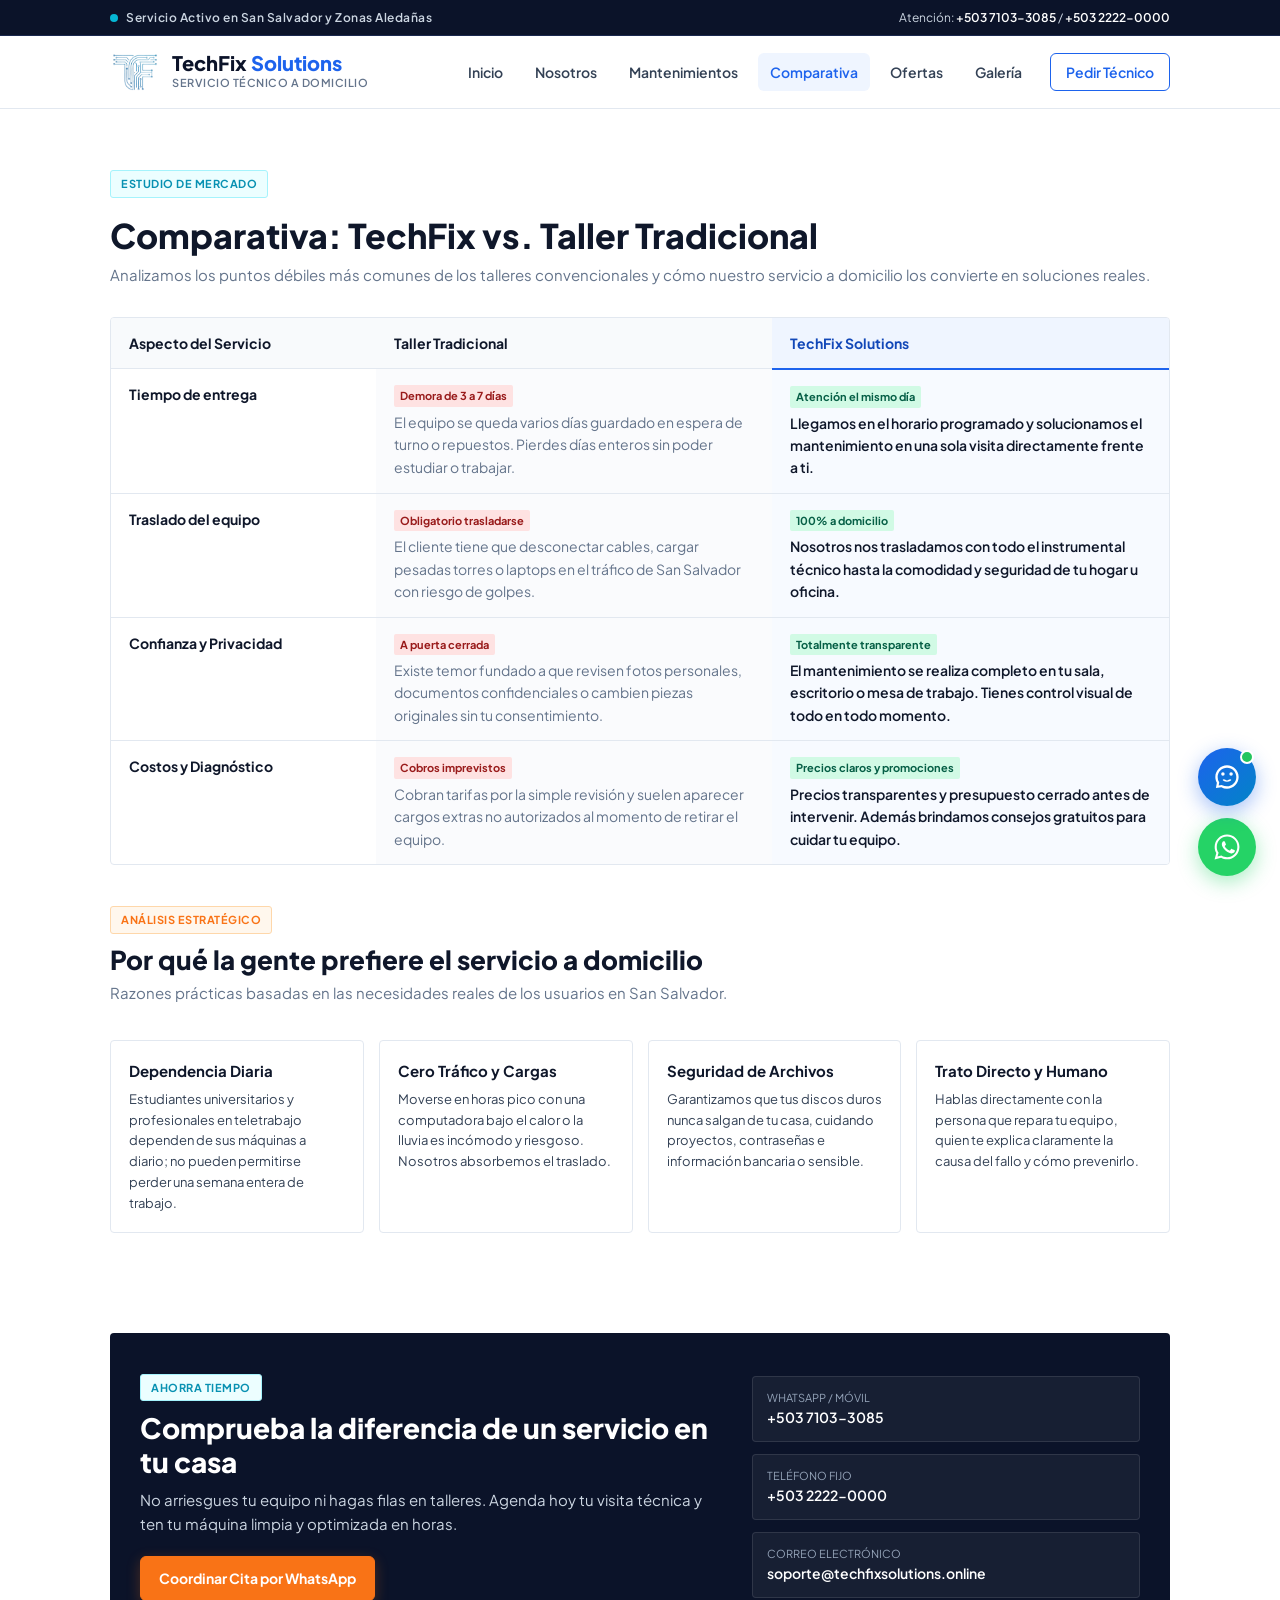
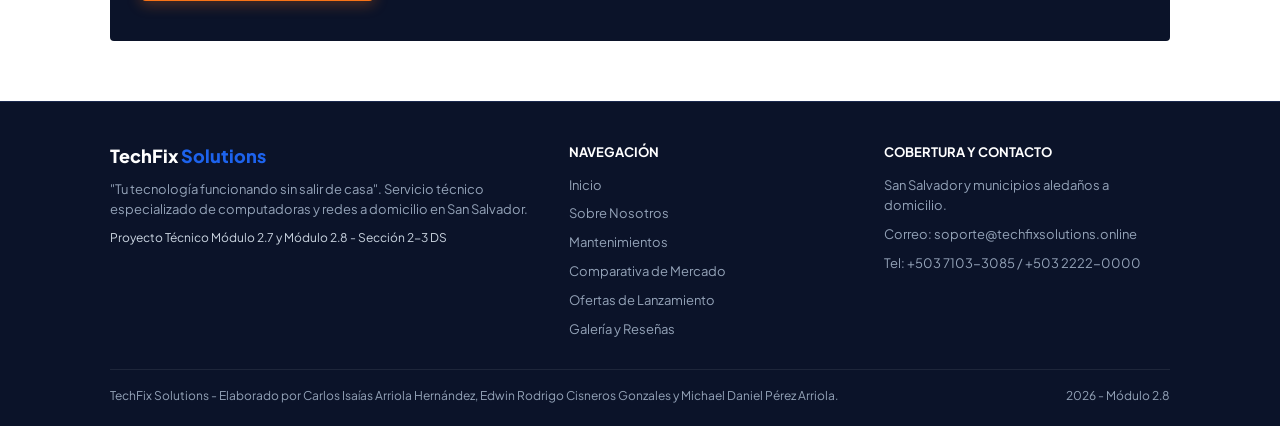
==== commit b351d402: "Actualizar correo de contacto a soporte@techfixsolutions.online" ====
--- a/comparativa/index.html
+++ b/comparativa/index.html
@@ -1,9 +1,10 @@
-﻿<!DOCTYPE html>
+<!DOCTYPE html>
 <html lang="es">
 <head>
     <meta charset="UTF-8">
     <meta name="viewport" content="width=device-width, initial-scale=1.0">
     <title>Comparativa - TechFix Solutions</title>
+    <link rel="icon" type="image/png" href="../img/logo.png">
     <link rel="stylesheet" href="../styles.css">
 </head>
 <body>
@@ -175,10 +176,10 @@
                             <div class="contacto-dato-valor">+503 2222-0000</div>
                         </div>
                     </a>
-                    <a href="mailto:soporte.techfix.sv@gmail.com" class="contacto-fila">
+                    <a href="mailto:soporte@techfixsolutions.online" class="contacto-fila">
                         <div>
                             <div class="contacto-dato-titulo">Correo Electrónico</div>
-                            <div class="contacto-dato-valor">soporte.techfix.sv@gmail.com</div>
+                            <div class="contacto-dato-valor">soporte@techfixsolutions.online</div>
                         </div>
                     </a>
                 </div>
@@ -215,7 +216,7 @@
                     <h4>Cobertura y Contacto</h4>
                     <ul class="pie-lista">
                         <li>San Salvador y municipios aledaños a domicilio.</li>
-                        <li>Correo: soporte.techfix.sv@gmail.com</li>
+                        <li>Correo: soporte@techfixsolutions.online</li>
                         <li>Tel: +503 7103-3085 / +503 2222-0000</li>
                     </ul>
                 </div>
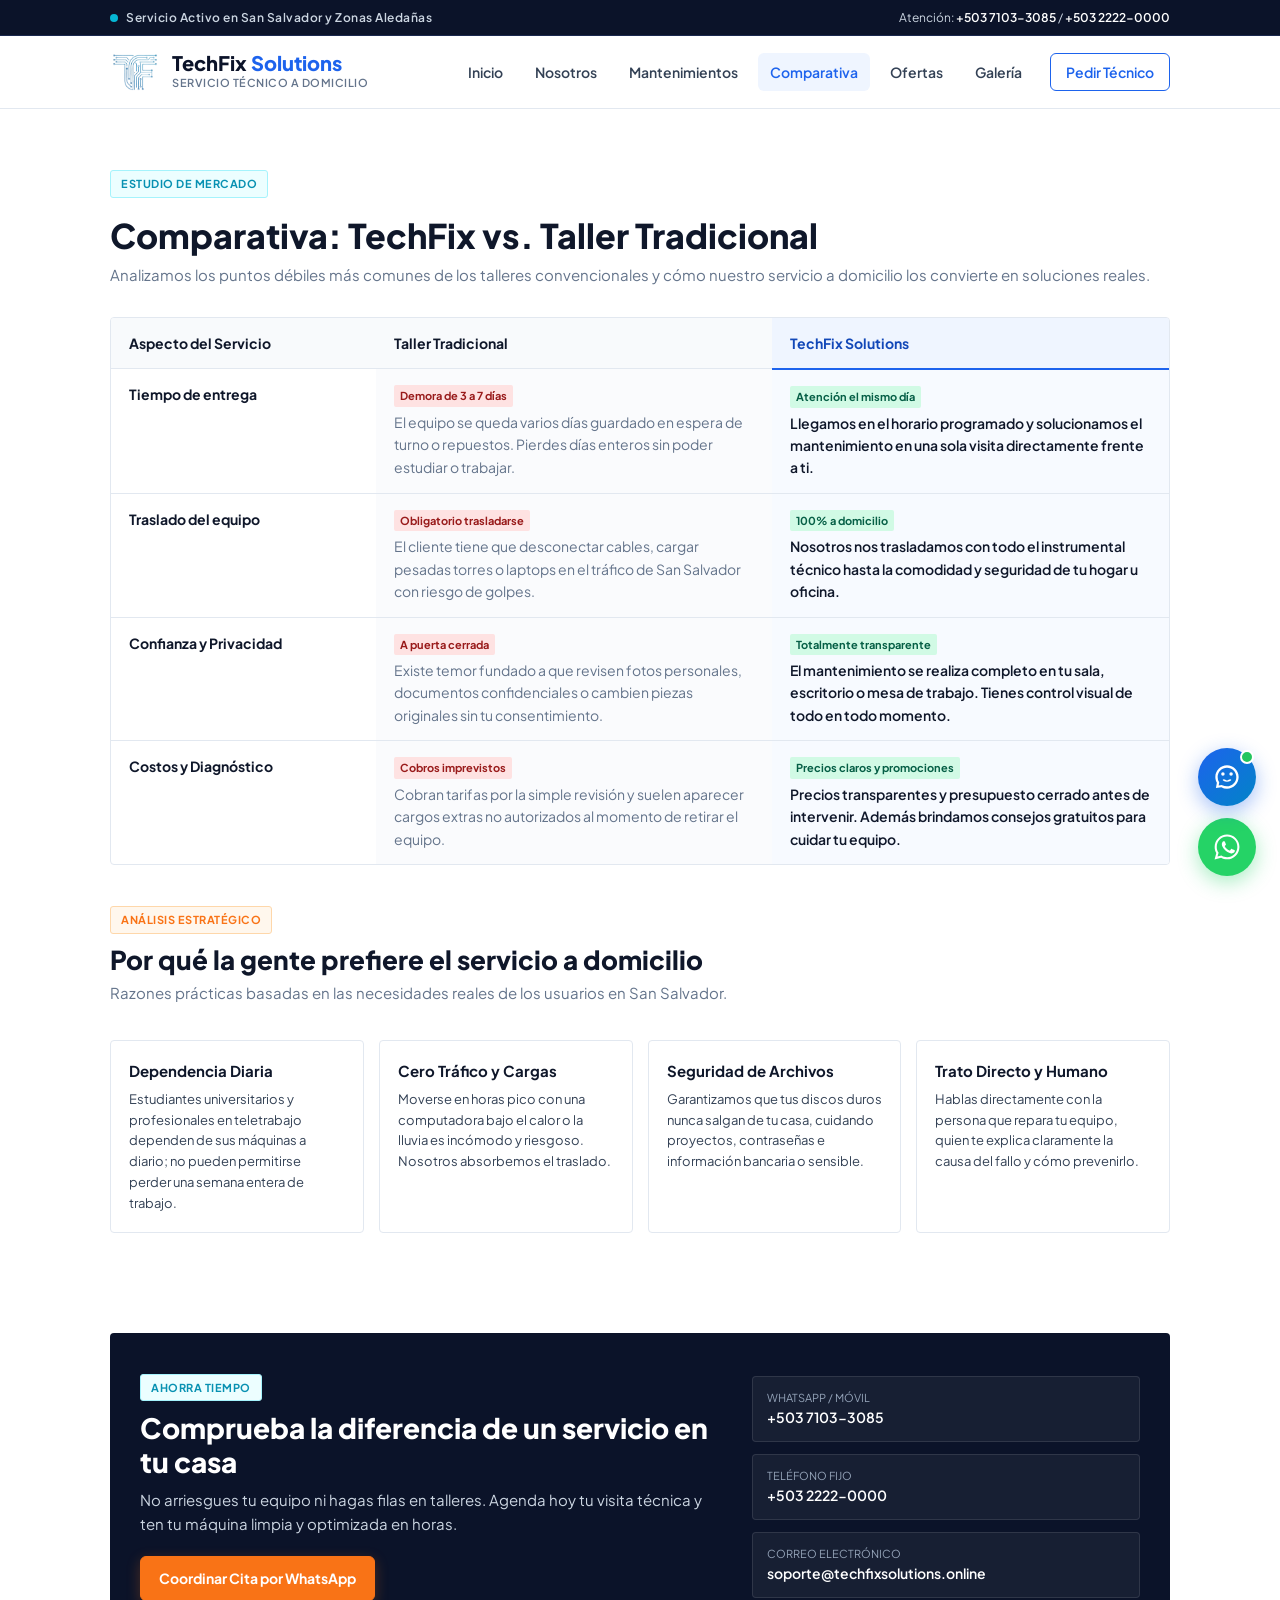
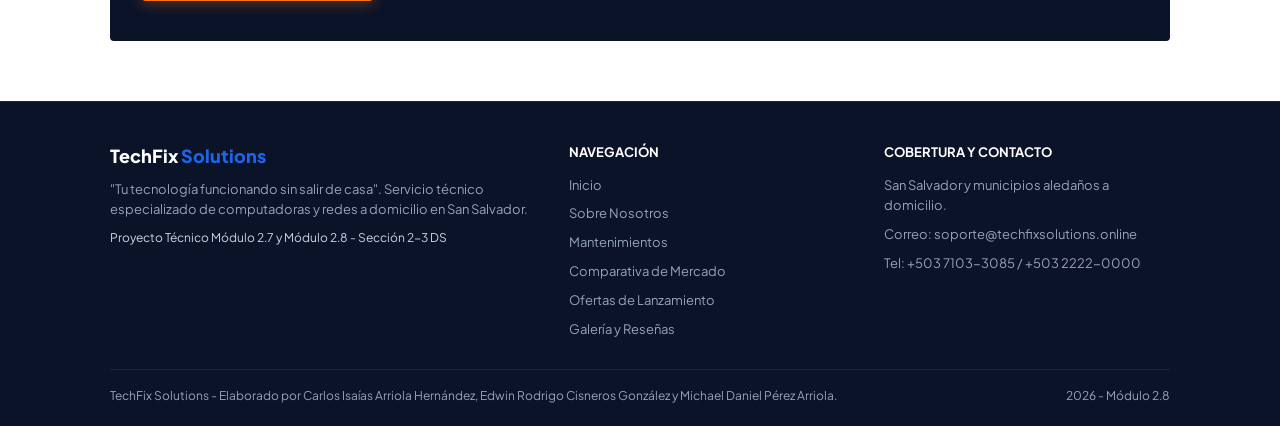
==== commit 9e21998b: "corrección de apellido" ====
--- a/comparativa/index.html
+++ b/comparativa/index.html
@@ -223,7 +223,7 @@
             </div>
 
             <div class="pie-abajo">
-                <div>TechFix Solutions - Elaborado por Carlos Isaías Arriola Hernández, Edwin Rodrigo Cisneros Gonzales y Michael Daniel Pérez Arriola.</div>
+                <div>TechFix Solutions - Elaborado por Carlos Isaías Arriola Hernández, Edwin Rodrigo Cisneros González y Michael Daniel Pérez Arriola.</div>
                 <div>2026 - Módulo 2.8</div>
             </div>
         </div>
